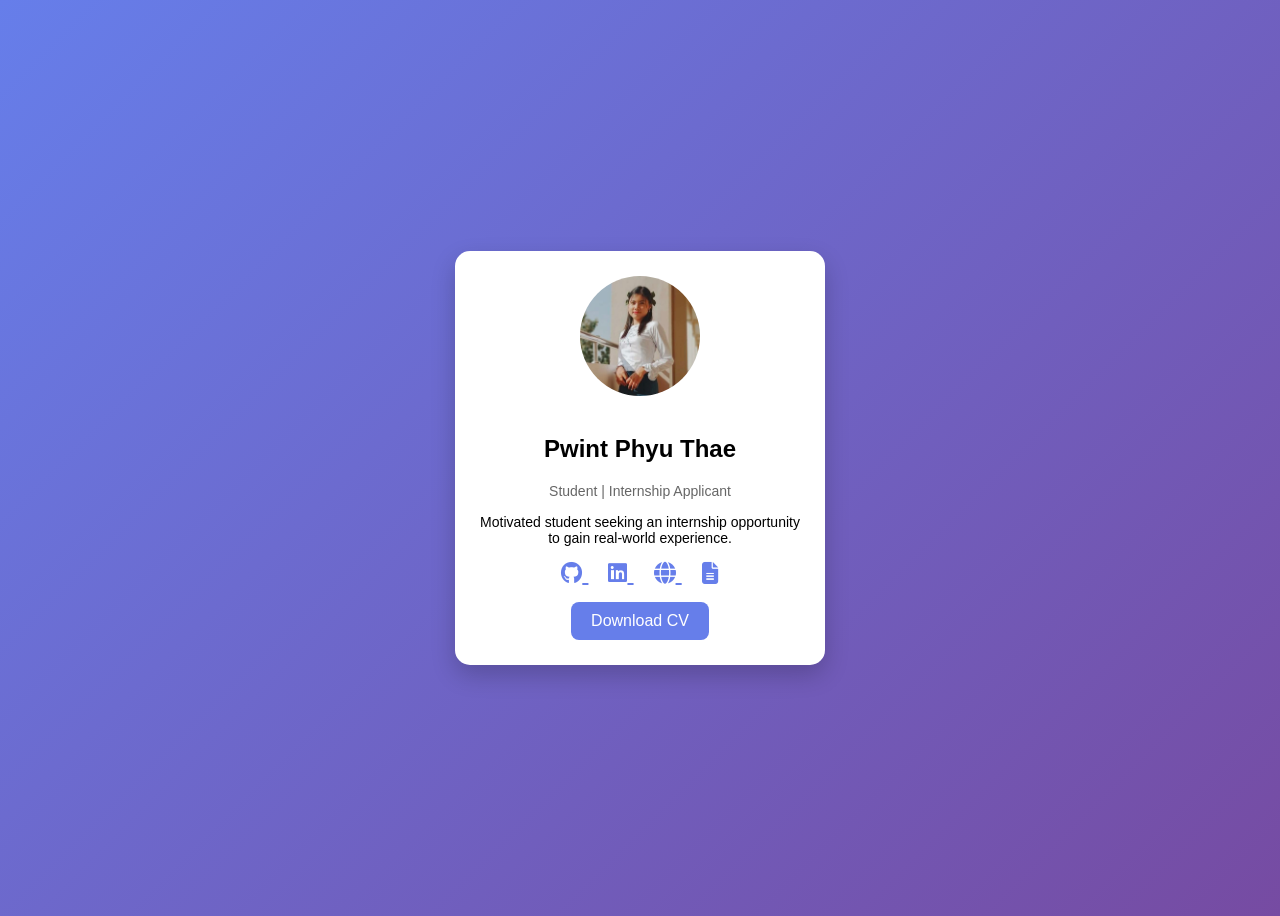
==== index.html @ a780c313 "Add files via upload" ====
<!DOCTYPE html>
<html lang="en">
<head>
    <meta charset="UTF-8">
    <title>Profile Card</title>

    <!-- Font Awesome Icons -->
    <link rel="stylesheet"
      href="https://cdnjs.cloudflare.com/ajax/libs/font-awesome/6.5.0/css/all.min.css">

    <link rel="stylesheet" href="style.css">
</head>
<body>

<div class="card"> 
    <img src="profile.jpg" alt="Profile" class="profile-img">

    <h2>Pwint Phyu Thae</h2>
    <p class="role">Student | Internship Applicant</p>

    <p class="bio">
        Motivated student seeking an internship opportunity to gain real-world experience.
    </p>

    <!-- Social / Portfolio Icons -->
    <div class="icons">
        <a href="https://github.com/pwintphyuthae1611-lang/myportfolio" target="_blank" title="GitHub">
            <i class="fab fa-github"></i>
        </a>

        <a href="https://linkedin.com/in/yourusername" target="_blank" title="LinkedIn">
            <i class="fab fa-linkedin"></i>
        </a>

       <!-- Portfolio -->
       <a href="index.html" target="_blank" title="Portfolio">
       <i class="fas fa-globe"></i>
       </a>




        <a href="cv.html" title="Resume">
            <i class="fas fa-file-alt"></i>
        </a>
    </div>

    <!-- Download CV Button -->
    <a href="cv.html" class="btn">Download CV</a>
</div>

</body>
</html>
---- style.css ----
body {
    font-family: Arial, sans-serif;
    background: linear-gradient(135deg, #667eea, #764ba2);
    height: 100vh;
    display: flex;
    justify-content: center;
    align-items: center;
}

.card {
    background: white;
    width: 320px;
    padding: 25px;
    border-radius: 15px;
    text-align: center;
    box-shadow: 0 10px 25px rgba(0,0,0,0.2);
}

.profile-img {
    width: 120px;
    height: 120px;
    border-radius: 50%;
    object-fit: cover;
    margin-bottom: 15px;
}

.role {
    color: #666;
    font-size: 14px;
}

.bio {
    font-size: 14px;
    margin: 15px 0;
}

.btn {
    display: inline-block;
    padding: 10px 20px;
    background: #667eea;
    color: white;
    text-decoration: none;
    border-radius: 8px;
}

.btn:hover {
    background: #5a67d8;
}
.icons {
    margin: 15px 0;
}

.icons a {
    color: #667eea;
    font-size: 22px;
    margin: 0 10px;
    transition: color 0.3s, transform 0.3s;
}

.icons a:hover {
    color: #764ba2;
    transform: scale(1.2);
}
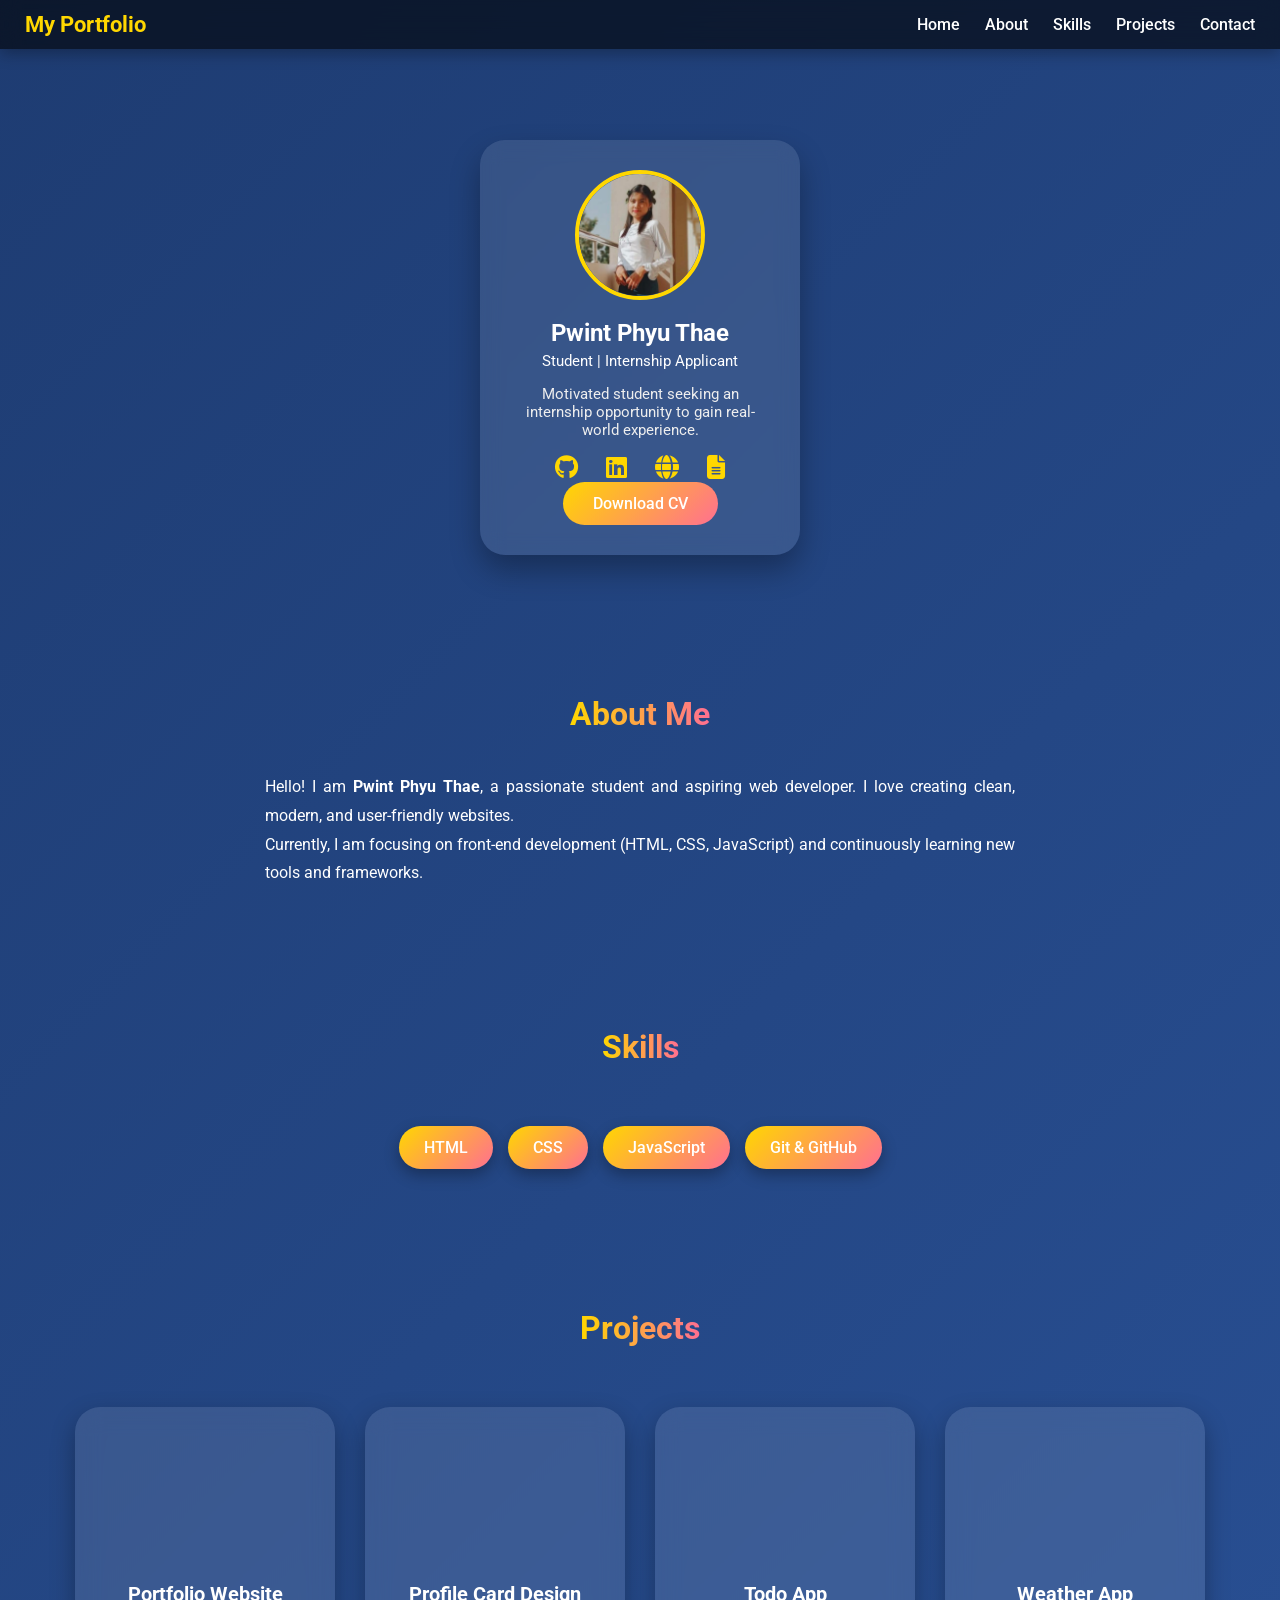
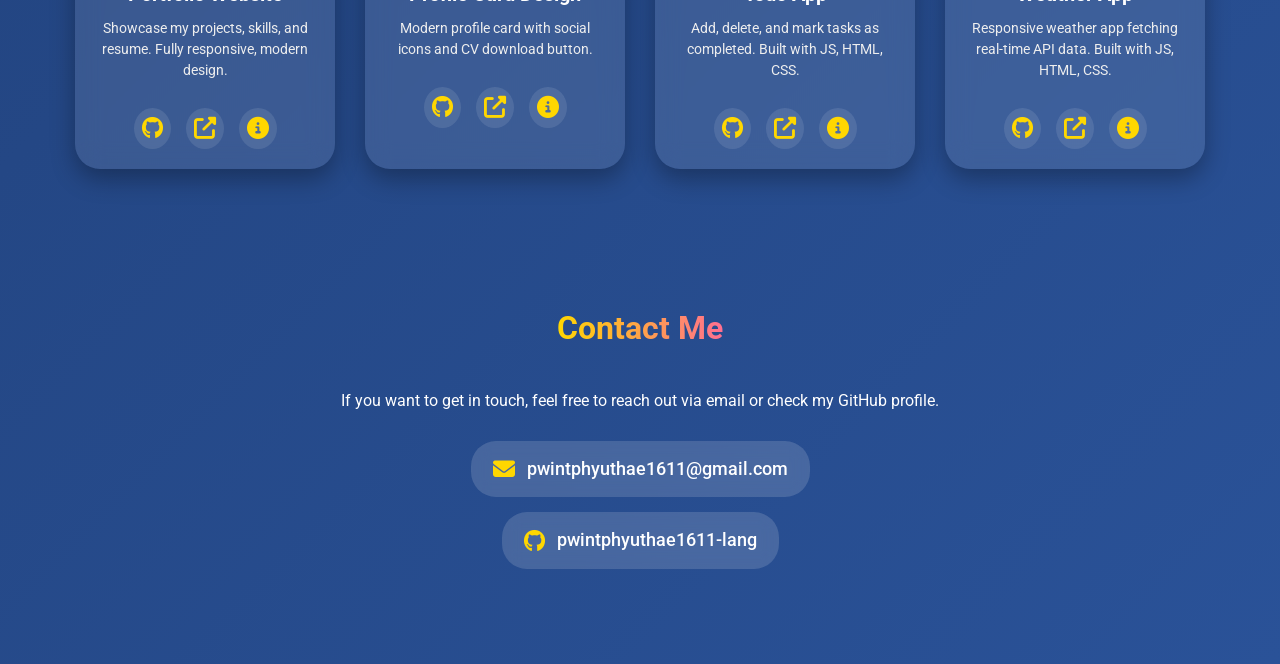
==== commit 0ca6b1a6: "Update index.html" ====
--- a/index.html
+++ b/index.html
@@ -2,53 +2,443 @@
 <html lang="en">
 <head>
     <meta charset="UTF-8">
-    <title>Profile Card</title>
-
-    <!-- Font Awesome Icons -->
+    <title>Pwint Phyu Thae | Portfolio</title>
+
+    <!-- Font Awesome -->
     <link rel="stylesheet"
-      href="https://cdnjs.cloudflare.com/ajax/libs/font-awesome/6.5.0/css/all.min.css">
-
-    <link rel="stylesheet" href="style.css">
+          href="https://cdnjs.cloudflare.com/ajax/libs/font-awesome/6.5.0/css/all.min.css">
+
+    <!-- Google Fonts -->
+    <link href="https://fonts.googleapis.com/css2?family=Roboto:wght@400;500;700&display=swap" rel="stylesheet">
+
+    <!-- Custom CSS -->
+    <style>
+        /* Reset */
+        * {
+            margin: 0;
+            padding: 0;
+            box-sizing: border-box;
+            font-family: 'Roboto', sans-serif;
+        }
+
+        /* Body + Background */
+        body {
+            background: linear-gradient(135deg, #1e3c72, #2a5298);
+            color: #fff;
+            padding-top: 70px;
+            scroll-behavior: smooth;
+        }
+
+        /* Navbar */
+        .navbar {
+            width: 100%;
+            position: fixed;
+            top: 0;
+            left: 0;
+            background: rgba(0,0,0,0.6);
+            backdrop-filter: blur(10px);
+            display: flex;
+            justify-content: space-between;
+            align-items: center;
+            padding: 12px 25px;
+            box-shadow: 0 4px 15px rgba(0,0,0,0.3);
+            z-index: 100;
+        }
+
+        .navbar .logo {
+            font-weight: bold;
+            color: #ffd700;
+            font-size: 22px;
+        }
+
+        .navbar .nav-list {
+            list-style: none;
+            display: flex;
+        }
+
+        .navbar .nav-list li {
+            margin-left: 25px;
+        }
+
+        .navbar .nav-list li a {
+            text-decoration: none;
+            color: #fff;
+            font-weight: 500;
+            position: relative;
+        }
+
+        .navbar .nav-list li a::after {
+            content: '';
+            position: absolute;
+            width: 0;
+            height: 2px;
+            background: #ffd700;
+            bottom: -5px;
+            left: 0;
+            transition: width 0.3s;
+        }
+
+        .navbar .nav-list li a:hover::after {
+            width: 100%;
+        }
+
+        .menu-toggle {
+            display: none;
+            font-size: 26px;
+            color: #fff;
+            cursor: pointer;
+        }
+
+        @media (max-width: 768px) {
+            .menu-toggle { display: block; }
+            .nav-list {
+                position: absolute;
+                top: 60px;
+                left: -100%;
+                width: 100%;
+                height: calc(100vh - 60px);
+                background: rgba(0,0,0,0.85);
+                flex-direction: column;
+                align-items: center;
+                justify-content: center;
+                transition: left 0.3s ease;
+            }
+            .nav-list.active { left: 0; }
+            .nav-list li { margin: 20px 0; }
+        }
+
+        /* Sections */
+        .section { padding: 70px 20px; text-align: center; }
+        .section-title {
+            font-size: 32px;
+            margin-bottom: 40px;
+            background: linear-gradient(90deg, #ffd700, #ff6f91);
+            -webkit-background-clip: text;
+            -webkit-text-fill-color: transparent;
+            display: inline-block;
+            font-weight: 700;
+        }
+
+        /* Card */
+        .card {
+            background: rgba(255,255,255,0.1);
+            backdrop-filter: blur(10px);
+            width: 320px;
+            margin: auto;
+            padding: 30px;
+            border-radius: 25px;
+            text-align: center;
+            box-shadow: 0 15px 30px rgba(0,0,0,0.3);
+            transition: transform 0.3s, box-shadow 0.3s;
+        }
+
+        .card:hover {
+            transform: translateY(-8px);
+            box-shadow: 0 25px 40px rgba(0,0,0,0.5);
+        }
+
+        .profile-img {
+            width: 130px;
+            height: 130px;
+            border-radius: 50%;
+            object-fit: cover;
+            margin-bottom: 15px;
+            border: 4px solid #ffd700;
+            transition: transform 0.3s;
+        }
+        .profile-img:hover { transform: scale(1.05); }
+
+        .role { font-size: 15px; margin: 5px 0; color: #fff; }
+        .bio { font-size: 15px; margin: 15px 0; color: #eee; }
+
+        /* Buttons */
+        .btn {
+            display: inline-block;
+            padding: 12px 30px;
+            background: linear-gradient(135deg, #ffd700, #ff6f91);
+            color: #fff;
+            text-decoration: none;
+            border-radius: 25px;
+            font-weight: 500;
+            transition: transform 0.3s, box-shadow 0.3s;
+        }
+        .btn:hover {
+            transform: translateY(-4px);
+            box-shadow: 0 12px 30px rgba(0,0,0,0.3);
+        }
+
+        /* Icons */
+        .icons a {
+            color: #ffd700;
+            font-size: 24px;
+            margin: 0 12px;
+            transition: color 0.3s, transform 0.3s;
+        }
+        .icons a:hover { color: #ff6f91; transform: scale(1.3); }
+
+        /* About */
+        .about-container {
+            max-width: 750px;
+            margin: auto;
+            text-align: justify;
+            font-size: 16px;
+            line-height: 1.8;
+        }
+
+        /* Skills */
+        .skills-container {
+            display: flex;
+            flex-wrap: wrap;
+            justify-content: center;
+            gap: 15px;
+            margin-top: 20px;
+        }
+        .skill {
+            background: linear-gradient(135deg, #ffd700, #ff6f91);
+            padding: 12px 25px;
+            border-radius: 25px;
+            font-weight: 500;
+            box-shadow: 0 6px 15px rgba(0,0,0,0.3);
+            cursor: default;
+            transition: transform 0.3s;
+        }
+        .skill:hover { transform: translateY(-5px); }
+
+        /* Projects */
+        .projects-container {
+            display: flex;
+            flex-wrap: wrap;
+            justify-content: center;
+            gap: 30px;
+            margin-top: 20px;
+        }
+
+        .project-card {
+            background: rgba(255,255,255,0.1);
+            backdrop-filter: blur(12px);
+            border-radius: 25px;
+            width: 260px;
+            padding: 20px;
+            text-align: center;
+            box-shadow: 0 10px 25px rgba(0,0,0,0.3);
+            transition: transform 0.4s, box-shadow 0.4s, background 0.4s;
+            display: flex;
+            flex-direction: column;
+            align-items: center;
+            overflow: hidden;
+        }
+        .project-card:hover {
+            transform: translateY(-10px) scale(1.03);
+            box-shadow: 0 20px 40px rgba(0,0,0,0.5);
+            background: rgba(255,255,255,0.2);
+        }
+
+        .project-image {
+            width: 100%;
+            height: 140px;
+            border-radius: 20px;
+            background-size: cover;
+            background-position: center;
+            margin-bottom: 15px;
+            transition: transform 0.4s;
+        }
+        .project-card:hover .project-image { transform: scale(1.1); }
+
+        .project-card h3 { font-size: 20px; margin-bottom: 12px; color: #fff; }
+        .project-card p { font-size: 14px; line-height: 1.5; color: #eee; margin-bottom: 15px; }
+
+        /* Project icons */
+        .project-icons {
+            display: flex;
+            justify-content: center;
+            gap: 15px;
+            margin-top: 12px;
+        }
+        .project-icons a {
+            color: #ffd700;
+            font-size: 22px;
+            padding: 8px;
+            border-radius: 50%;
+            background: rgba(255,255,255,0.1);
+            transition: all 0.3s;
+        }
+        .project-icons a:hover {
+            color: #ff6f91;
+            background: rgba(255,255,255,0.2);
+            transform: scale(1.3);
+        }
+
+        /* Contact */
+        .contact-container {
+            max-width: 700px;
+            margin: auto;
+            text-align: center;
+            font-size: 16px;
+            line-height: 1.8;
+        }
+        .contact-info {
+            margin: 25px 0;
+            display: flex;
+            flex-direction: column;
+            gap: 15px;
+            align-items: center;
+        }
+        .contact-item {
+            display: flex;
+            align-items: center;
+            gap: 12px;
+            font-size: 18px;
+            background: rgba(255,255,255,0.15);
+            backdrop-filter: blur(8px);
+            padding: 12px 22px;
+            border-radius: 25px;
+            width: fit-content;
+            transition: transform 0.3s, background 0.3s;
+        }
+        .contact-item i { font-size: 22px; color: #ffd700; }
+        .contact-item a { color: #fff; text-decoration: none; font-weight: 500; }
+        .contact-item:hover { transform: translateY(-3px); background: rgba(255,255,255,0.25); }
+
+        /* Responsive */
+        @media(max-width:768px){
+            .projects-container{ flex-direction: column; gap: 20px; }
+        }
+
+    </style>
 </head>
 <body>
 
-<div class="card"> 
-    <img src="profile.jpg" alt="Profile" class="profile-img">
-
-    <h2>Pwint Phyu Thae</h2>
-    <p class="role">Student | Internship Applicant</p>
-
-    <p class="bio">
-        Motivated student seeking an internship opportunity to gain real-world experience.
-    </p>
-
-    <!-- Social / Portfolio Icons -->
-    <div class="icons">
-        <a href="https://github.com/pwintphyuthae1611-lang/myportfolio" target="_blank" title="GitHub">
-            <i class="fab fa-github"></i>
-        </a>
-
-        <a href="https://linkedin.com/in/yourusername" target="_blank" title="LinkedIn">
-            <i class="fab fa-linkedin"></i>
-        </a>
-
-       <!-- Portfolio -->
-       <a href="index.html" target="_blank" title="Portfolio">
-       <i class="fas fa-globe"></i>
-       </a>
-
-
-
-
-        <a href="cv.html" title="Resume">
-            <i class="fas fa-file-alt"></i>
-        </a>
-    </div>
-
-    <!-- Download CV Button -->
-    <a href="cv.html" class="btn">Download CV</a>
-</div>
+<!-- Navbar -->
+<nav class="navbar">
+    <div class="logo">My Portfolio</div>
+    <div class="menu-toggle" id="mobile-menu">
+        <i class="fas fa-bars"></i>
+    </div>
+    <ul class="nav-list">
+        <li><a href="#home">Home</a></li>
+        <li><a href="#about">About</a></li>
+        <li><a href="#skills">Skills</a></li>
+        <li><a href="#projects">Projects</a></li>
+        <li><a href="#contact">Contact</a></li>
+    </ul>
+</nav>
+
+<!-- Home -->
+<section id="home" class="section">
+    <div class="card">
+        <img src="profile.jpg" alt="Profile" class="profile-img">
+        <h2>Pwint Phyu Thae</h2>
+        <p class="role">Student | Internship Applicant</p>
+        <p class="bio">Motivated student seeking an internship opportunity to gain real-world experience.</p>
+
+        <div class="icons">
+            <a href="https://github.com/pwintphyuthae1611-lang/myportfolio" target="_blank"><i class="fab fa-github"></i></a>
+            <a href="https://linkedin.com/in/yourusername" target="_blank"><i class="fab fa-linkedin"></i></a>
+            <a href="#projects"><i class="fas fa-globe"></i></a>
+            <a href="cv.html"><i class="fas fa-file-alt"></i></a>
+        </div>
+
+        <a href="cv.html" class="btn">Download CV</a>
+    </div>
+</section>
+
+<!-- About -->
+<section id="about" class="section">
+    <h2 class="section-title">About Me</h2>
+    <div class="about-container">
+        <p>Hello! I am <strong>Pwint Phyu Thae</strong>, a passionate student and aspiring web developer. I love creating clean, modern, and user-friendly websites.</p>
+        <p>Currently, I am focusing on front-end development (HTML, CSS, JavaScript) and continuously learning new tools and frameworks.</p>
+        <!-- <a href="cv.html" class="btn">Download My CV</a> -->
+    </div>
+</section>
+
+<!-- Skills -->
+<section id="skills" class="section">
+    <h2 class="section-title">Skills</h2>
+    <div class="skills-container">
+        <div class="skill">HTML</div>
+        <div class="skill">CSS</div>
+        <div class="skill">JavaScript</div>
+        <div class="skill">Git & GitHub</div>
+    </div>
+</section>
+
+<!-- Projects -->
+<section id="projects" class="section">
+    <h2 class="section-title">Projects</h2>
+    <div class="projects-container">
+
+        <div class="project-card">
+            <div class="project-image" style="background-image:url('project1.jpg');"></div>
+            <h3>Portfolio Website</h3>
+            <p>Showcase my projects, skills, and resume. Fully responsive, modern design.</p>
+            <div class="project-icons">
+                <a href="#" title="GitHub" target="_blank"><i class="fab fa-github"></i></a>
+                <a href="#" title="Live Demo" target="_blank"><i class="fas fa-external-link-alt"></i></a>
+                <a href="#" title="Details"><i class="fas fa-info-circle"></i></a>
+            </div>
+        </div>
+
+        <div class="project-card">
+            <div class="project-image" style="background-image:url('project2.jpg');"></div>
+            <h3>Profile Card Design</h3>
+            <p>Modern profile card with social icons and CV download button.</p>
+            <div class="project-icons">
+                <a href="#" title="GitHub" target="_blank"><i class="fab fa-github"></i></a>
+                <a href="#" title="Live Demo" target="_blank"><i class="fas fa-external-link-alt"></i></a>
+                <a href="#" title="Details"><i class="fas fa-info-circle"></i></a>
+            </div>
+        </div>
+
+        <div class="project-card">
+            <div class="project-image" style="background-image:url('project3.jpg');"></div>
+            <h3>Todo App</h3>
+            <p>Add, delete, and mark tasks as completed. Built with JS, HTML, CSS.</p>
+            <div class="project-icons">
+                <a href="#" title="GitHub" target="_blank"><i class="fab fa-github"></i></a>
+                <a href="#" title="Live Demo" target="_blank"><i class="fas fa-external-link-alt"></i></a>
+                <a href="#" title="Details"><i class="fas fa-info-circle"></i></a>
+            </div>
+        </div>
+
+        <div class="project-card">
+            <div class="project-image" style="background-image:url('project4.jpg');"></div>
+            <h3>Weather App</h3>
+            <p>Responsive weather app fetching real-time API data. Built with JS, HTML, CSS.</p>
+            <div class="project-icons">
+                <a href="#" title="GitHub" target="_blank"><i class="fab fa-github"></i></a>
+                <a href="#" title="Live Demo" target="_blank"><i class="fas fa-external-link-alt"></i></a>
+                <a href="#" title="Details"><i class="fas fa-info-circle"></i></a>
+            </div>
+        </div>
+
+    </div>
+</section>
+
+<!-- Contact -->
+<section id="contact" class="section">
+    <h2 class="section-title">Contact Me</h2>
+    <div class="contact-container">
+        <p>If you want to get in touch, feel free to reach out via email or check my GitHub profile.</p>
+        <div class="contact-info">
+            <div class="contact-item">
+                <i class="fas fa-envelope"></i>
+                <a href="mailto:pwintphyuthae1611@gmail.com">pwintphyuthae1611@gmail.com</a>
+            </div>
+            <div class="contact-item">
+                <i class="fab fa-github"></i>
+                <a href="https://github.com/pwintphyuthae1611-lang" target="_blank">pwintphyuthae1611-lang</a>
+            </div>
+        </div>
+    </div>
+</section>
+
+<!-- Hamburger Menu JS -->
+<script>
+const menuToggle = document.getElementById('mobile-menu');
+const navList = document.querySelector('.nav-list');
+menuToggle.addEventListener('click', () => { navList.classList.toggle('active'); });
+</script>
 
 </body>
 </html>
-
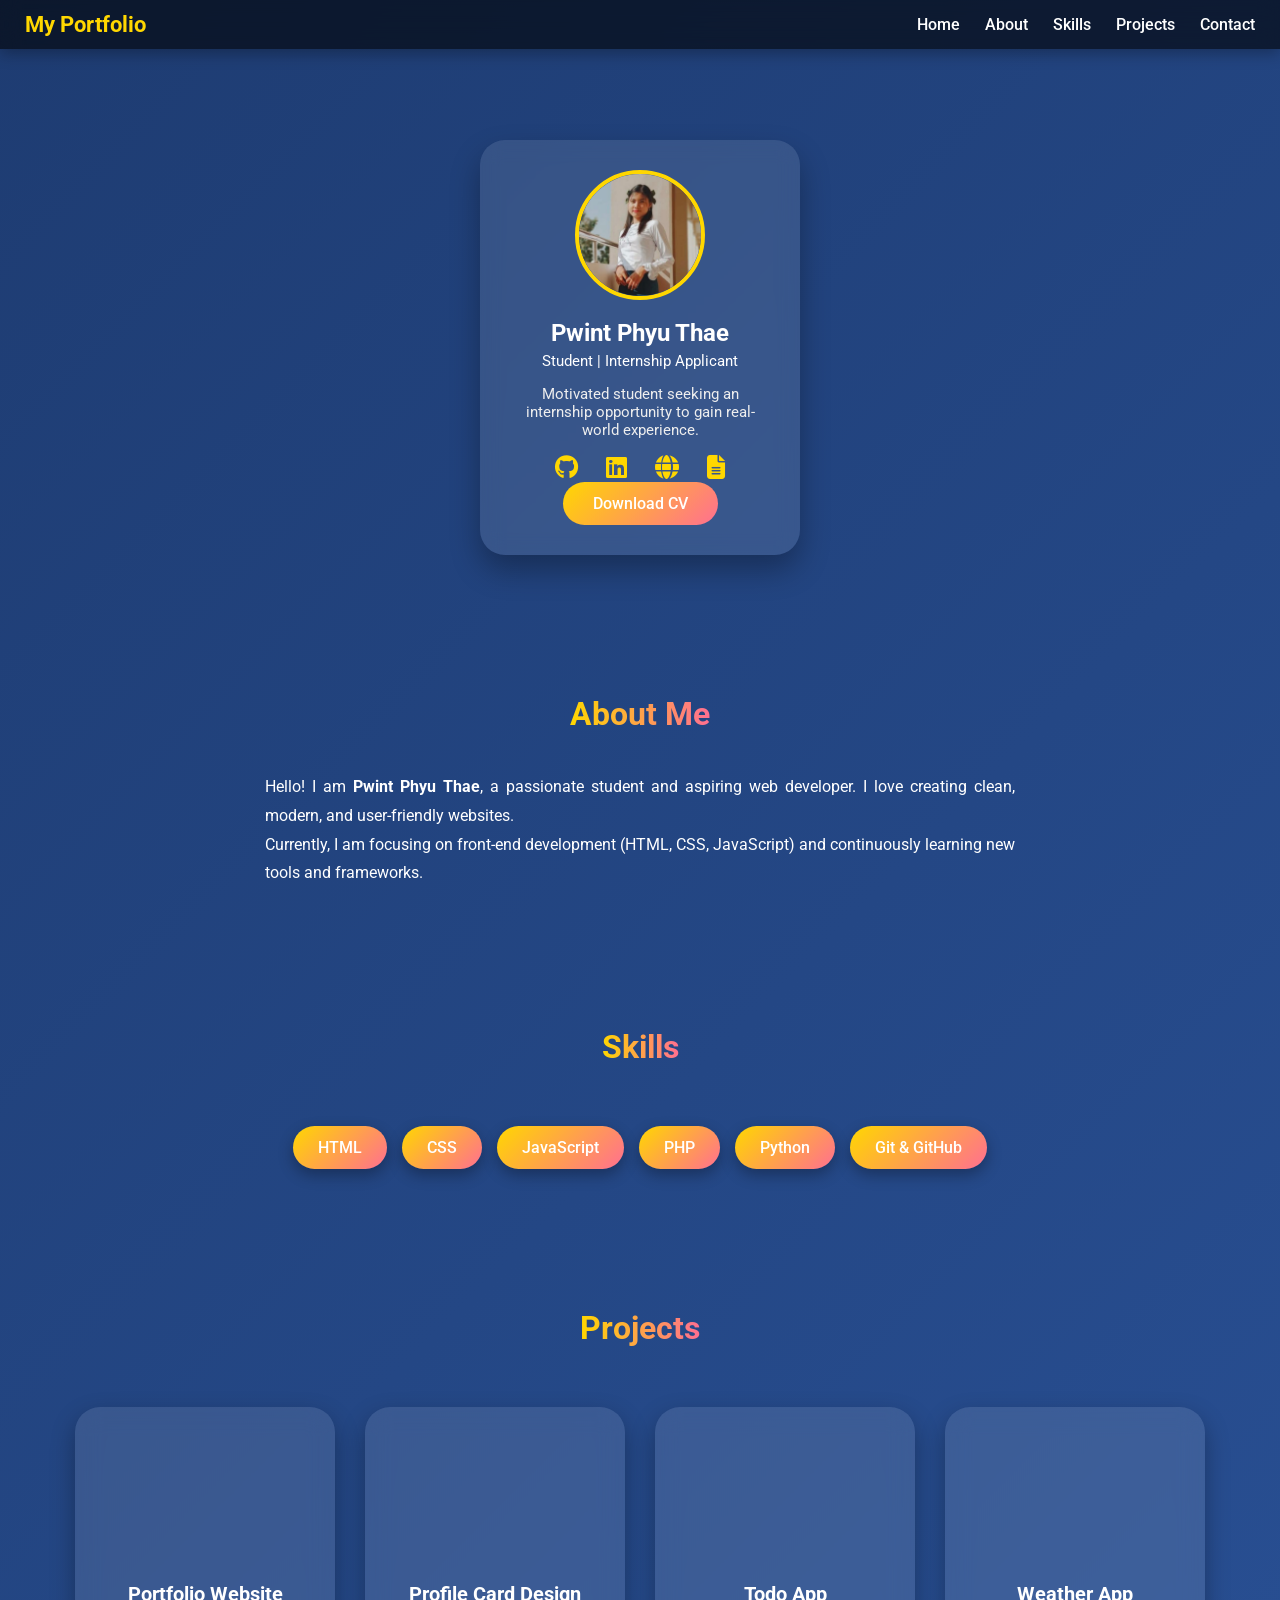
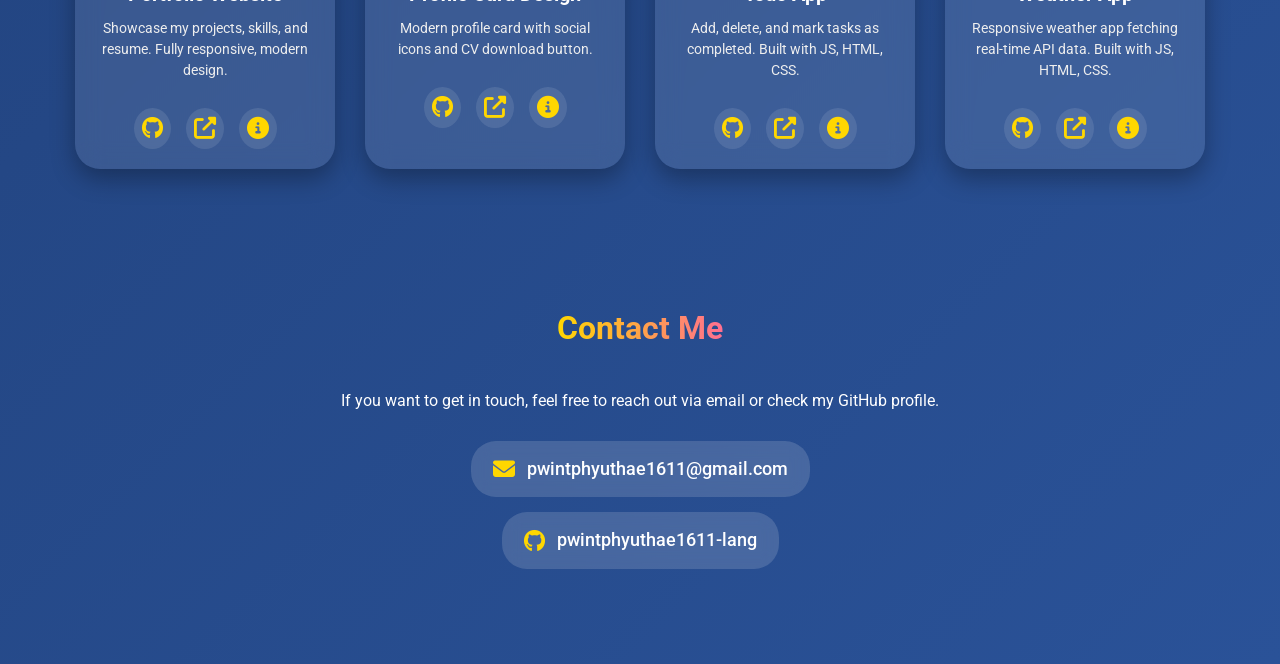
==== commit c3de1ae4: "Update index.html" ====
--- a/index.html
+++ b/index.html
@@ -359,6 +359,8 @@
         <div class="skill">HTML</div>
         <div class="skill">CSS</div>
         <div class="skill">JavaScript</div>
+        <div class="skill">PHP</div>
+        <div class="skill">Python</div>
         <div class="skill">Git & GitHub</div>
     </div>
 </section>
@@ -442,3 +444,4 @@
 
 </body>
 </html>
+
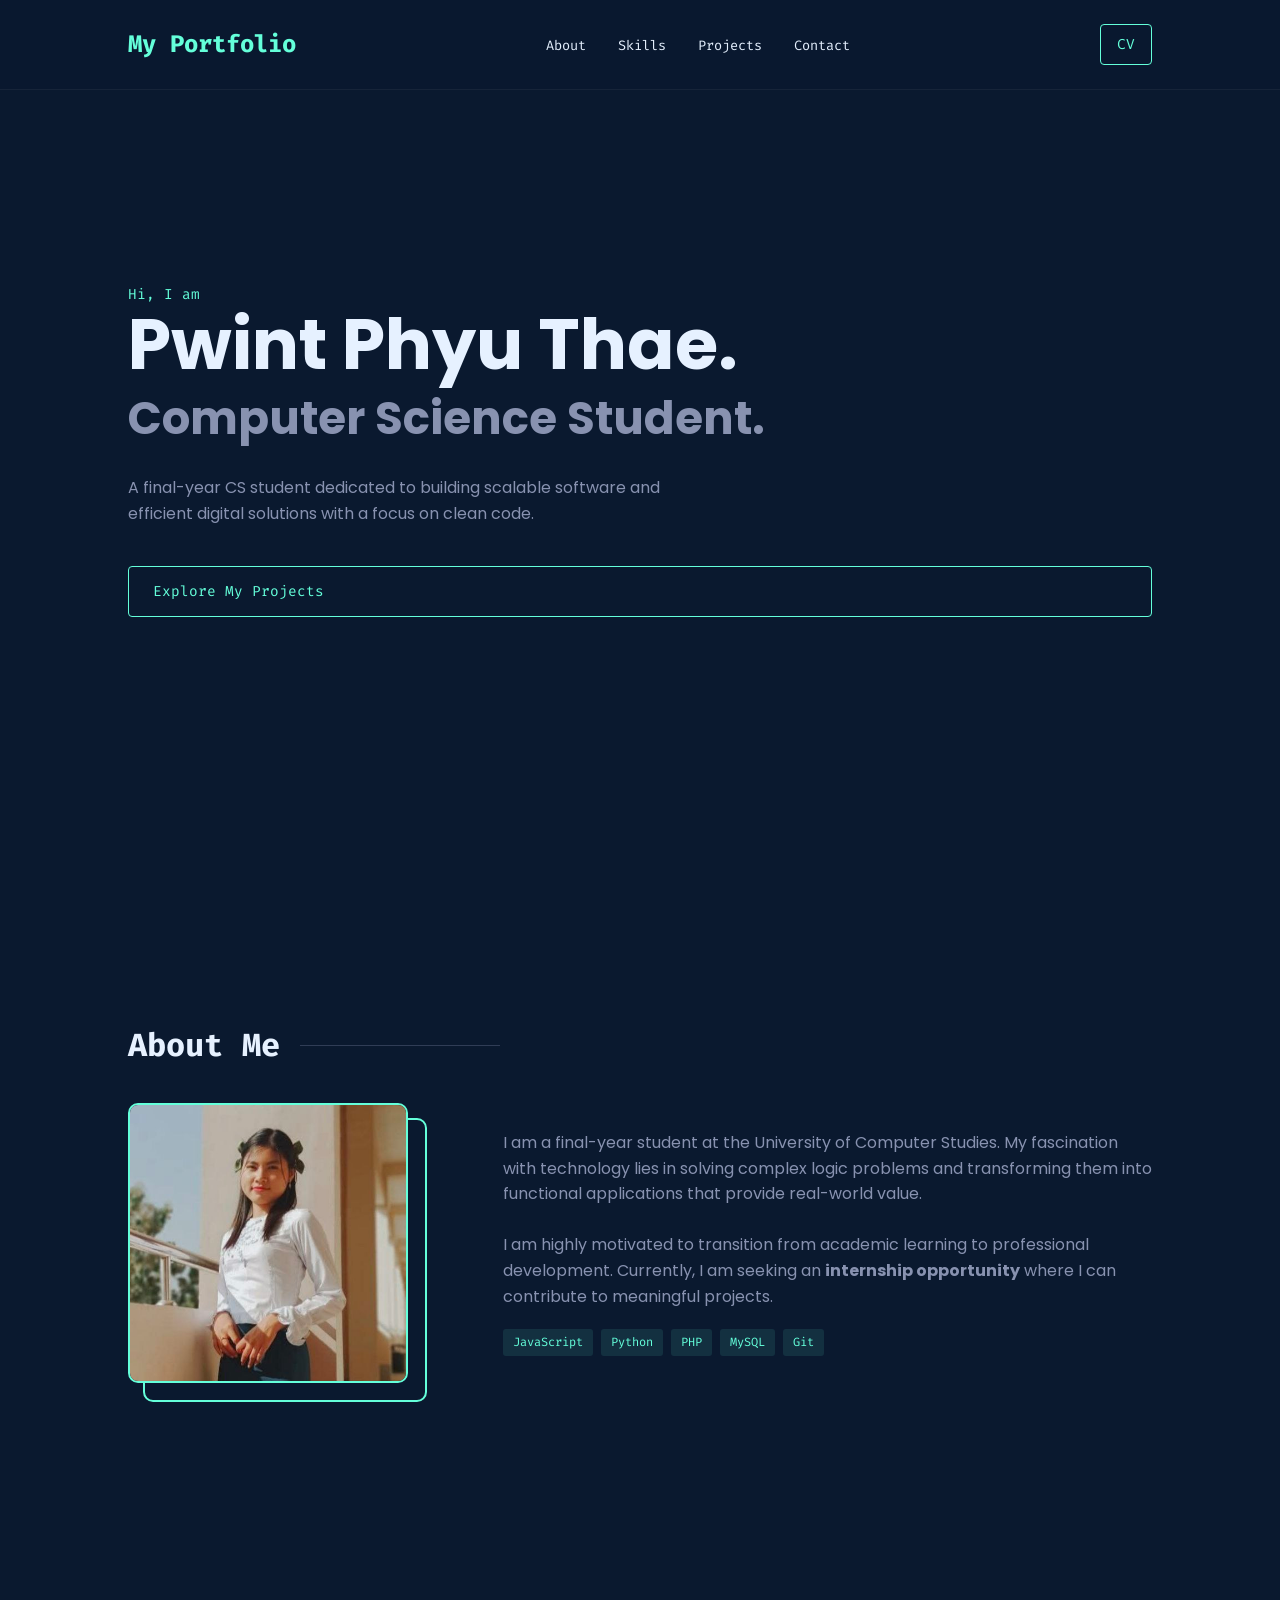
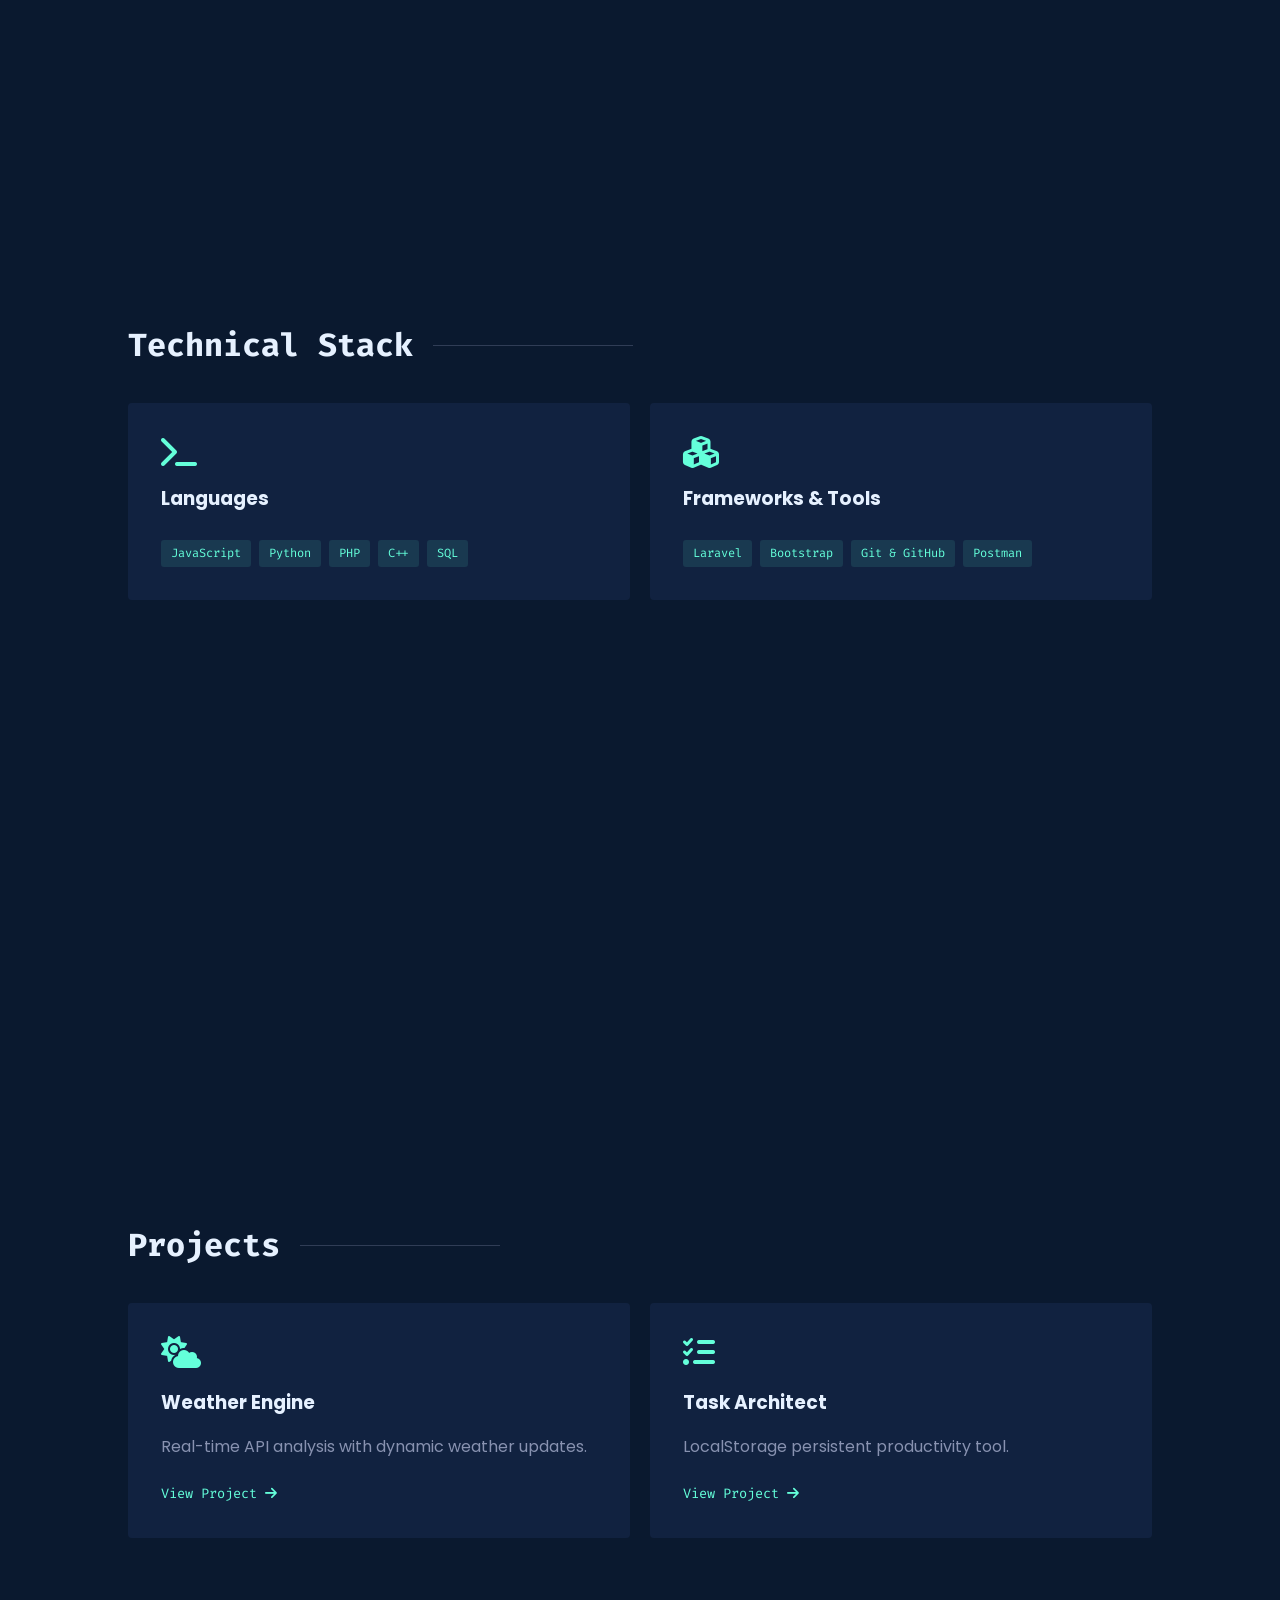
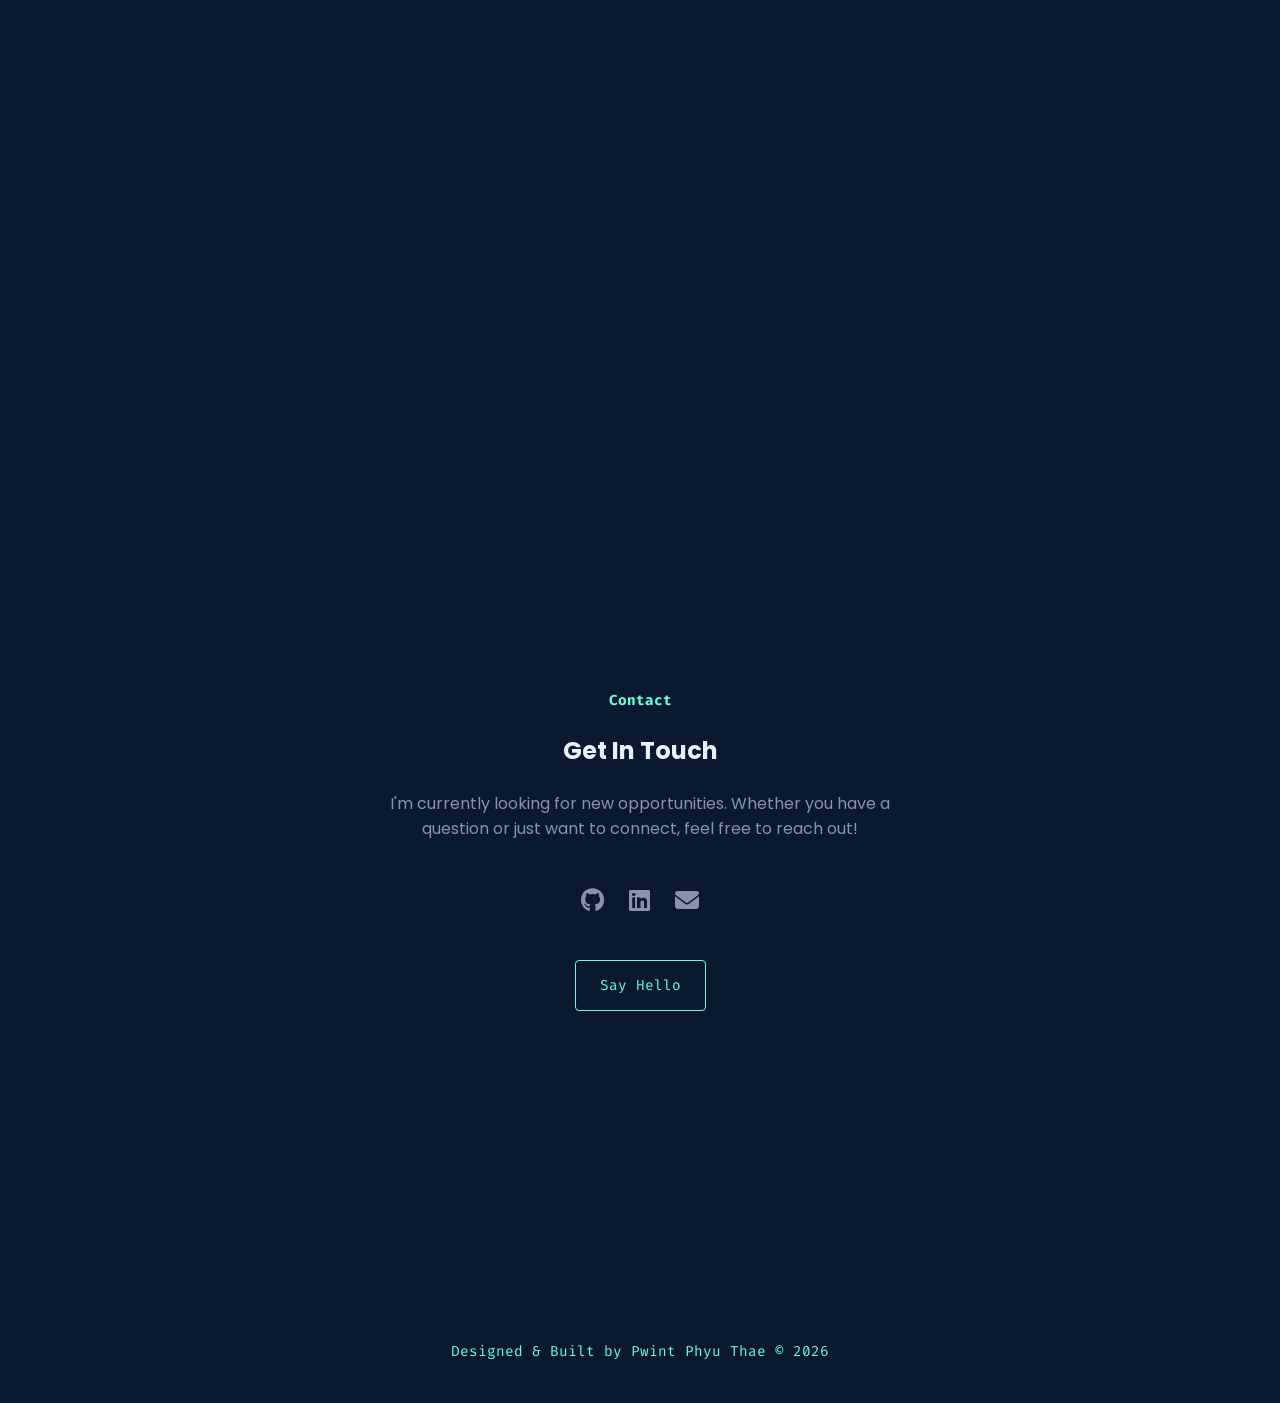
==== commit ff1a7646: "Update index.html" ====
--- a/index.html
+++ b/index.html
@@ -2,446 +2,241 @@
 <html lang="en">
 <head>
     <meta charset="UTF-8">
-    <title>Pwint Phyu Thae | Portfolio</title>
-
-    <!-- Font Awesome -->
-    <link rel="stylesheet"
-          href="https://cdnjs.cloudflare.com/ajax/libs/font-awesome/6.5.0/css/all.min.css">
-
-    <!-- Google Fonts -->
-    <link href="https://fonts.googleapis.com/css2?family=Roboto:wght@400;500;700&display=swap" rel="stylesheet">
-
-    <!-- Custom CSS -->
+    <meta name="viewport" content="width=device-width, initial-scale=1.0">
+    <title>Pwint Phyu Thae | CS Portfolio</title>
+
+    <link rel="stylesheet" href="https://cdnjs.cloudflare.com/ajax/libs/font-awesome/6.5.0/css/all.min.css">
+    <link href="https://fonts.googleapis.com/css2?family=Fira+Code:wght@400;500&family=Poppins:wght@300;400;600;700&display=swap" rel="stylesheet">
+
     <style>
-        /* Reset */
+        :root {
+            --primary: #64ffda;
+            --bg-dark: #0a192f;
+            --bg-light: #112240;
+            --slate: #8892b0;
+            --white: #e6f1ff;
+            --glass: rgba(100, 255, 218, 0.1);
+        }
+
         * {
-            margin: 0;
-            padding: 0;
-            box-sizing: border-box;
-            font-family: 'Roboto', sans-serif;
-        }
-
-        /* Body + Background */
+            margin: 0; padding: 0; box-sizing: border-box;
+            font-family: 'Poppins', sans-serif;
+        }
+
         body {
-            background: linear-gradient(135deg, #1e3c72, #2a5298);
-            color: #fff;
-            padding-top: 70px;
+            background-color: var(--bg-dark);
+            color: var(--slate);
+            line-height: 1.6;
             scroll-behavior: smooth;
         }
 
-        /* Navbar */
-        .navbar {
-            width: 100%;
-            position: fixed;
-            top: 0;
-            left: 0;
-            background: rgba(0,0,0,0.6);
+        .mono { font-family: 'Fira Code', monospace; color: var(--primary); font-size: 0.9rem; }
+
+        /* Navigation */
+        nav {
+            position: fixed; top: 0; width: 100%;
+            padding: 1.5rem 10%;
+            display: flex; justify-content: space-between; align-items: center;
+            background: rgba(10, 25, 47, 0.85);
             backdrop-filter: blur(10px);
+            z-index: 1000;
+            border-bottom: 1px solid rgba(255,255,255,0.05);
+        }
+
+        .logo { font-weight: 700; color: var(--primary); text-decoration: none; font-size: 1.5rem; }
+
+        .nav-links { display: flex; list-style: none; gap: 2rem; }
+        .nav-links a { text-decoration: none; color: var(--white); transition: 0.3s; font-size: 0.85rem; }
+        .nav-links a:hover { color: var(--primary); }
+
+        /* Section Layout */
+        section { padding: 120px 10%; min-height: 100vh; }
+        .section-title {
+            display: flex; align-items: center;
+            color: var(--white); font-size: 2rem; margin-bottom: 2rem;
+        }
+        .section-title::after {
+            content: ""; display: block; width: 200px; height: 1px;
+            background: var(--slate); margin-left: 20px; opacity: 0.3;
+        }
+
+        /* Hero */
+        .hero { display: flex; flex-direction: column; justify-content: center; }
+        .hero h1 { font-size: clamp(40px, 8vw, 70px); color: var(--white); line-height: 1.1; }
+        .hero h2 { font-size: clamp(30px, 5vw, 45px); color: var(--slate); }
+
+        /* About Layout */
+        .about-wrapper {
+            display: grid; grid-template-columns: 1fr 2fr; gap: 50px; align-items: center;
+        }
+        .about-image { position: relative; width: 280px; height: 280px; }
+        .about-image img {
+            width: 100%; height: 100%; object-fit: cover; border-radius: 10px;
+            border: 2px solid var(--primary); position: relative; z-index: 2;
+        }
+        .about-image::before {
+            content: ""; position: absolute; top: 15px; left: 15px; width: 100%; height: 100%;
+            border: 2px solid var(--primary); border-radius: 10px; z-index: 1;
+        }
+
+        /* Skills Grid */
+        .grid { display: grid; grid-template-columns: repeat(auto-fit, minmax(280px, 1fr)); gap: 20px; }
+        .card {
+            background: var(--bg-light); padding: 2rem; border-radius: 4px;
+            transition: 0.3s; border: 1px solid transparent; display: flex; flex-direction: column;
+        }
+        .card:hover { transform: translateY(-8px); border-color: var(--primary); }
+        .card h3 { color: var(--white); margin: 1rem 0; }
+
+        /* Tags */
+        .tags { display: flex; flex-wrap: wrap; gap: 8px; margin-top: 10px; }
+        .tag {
+            background: rgba(100, 255, 218, 0.1); color: var(--primary);
+            padding: 4px 10px; border-radius: 3px; font-size: 0.75rem; font-family: 'Fira Code', monospace;
+        }
+
+        .view-link {
+            margin-top: auto; padding-top: 1.5rem; text-decoration: none;
+            display: flex; align-items: center; gap: 8px; font-size: 0.85rem;
+            color: var(--primary); transition: 0.3s;
+        }
+        .view-link:hover { transform: translateX(5px); }
+
+        .btn {
+            border: 1px solid var(--primary); color: var(--primary);
+            padding: 0.8rem 1.5rem; text-decoration: none; border-radius: 4px;
+            display: inline-block; transition: 0.3s; margin-top: 20px;
+        }
+        .btn:hover { background: var(--glass); }
+
+        /* Social Icons in Contact */
+        .social-links {
             display: flex;
-            justify-content: space-between;
-            align-items: center;
-            padding: 12px 25px;
-            box-shadow: 0 4px 15px rgba(0,0,0,0.3);
-            z-index: 100;
-        }
-
-        .navbar .logo {
-            font-weight: bold;
-            color: #ffd700;
-            font-size: 22px;
-        }
-
-        .navbar .nav-list {
-            list-style: none;
-            display: flex;
-        }
-
-        .navbar .nav-list li {
-            margin-left: 25px;
-        }
-
-        .navbar .nav-list li a {
+            gap: 25px;
+            margin-top: 40px;
+            font-size: 1.5rem;
+        }
+        .social-links a {
+            color: var(--slate);
+            transition: 0.3s ease;
             text-decoration: none;
-            color: #fff;
-            font-weight: 500;
-            position: relative;
-        }
-
-        .navbar .nav-list li a::after {
-            content: '';
-            position: absolute;
-            width: 0;
-            height: 2px;
-            background: #ffd700;
-            bottom: -5px;
-            left: 0;
-            transition: width 0.3s;
-        }
-
-        .navbar .nav-list li a:hover::after {
-            width: 100%;
-        }
-
-        .menu-toggle {
-            display: none;
-            font-size: 26px;
-            color: #fff;
-            cursor: pointer;
-        }
-
+        }
+        .social-links a:hover {
+            color: var(--primary);
+            transform: translateY(-5px);
+        }
+
+        @media (max-width: 992px) {
+            .about-wrapper { grid-template-columns: 1fr; justify-items: center; text-align: center; }
+        }
         @media (max-width: 768px) {
-            .menu-toggle { display: block; }
-            .nav-list {
-                position: absolute;
-                top: 60px;
-                left: -100%;
-                width: 100%;
-                height: calc(100vh - 60px);
-                background: rgba(0,0,0,0.85);
-                flex-direction: column;
-                align-items: center;
-                justify-content: center;
-                transition: left 0.3s ease;
-            }
-            .nav-list.active { left: 0; }
-            .nav-list li { margin: 20px 0; }
-        }
-
-        /* Sections */
-        .section { padding: 70px 20px; text-align: center; }
-        .section-title {
-            font-size: 32px;
-            margin-bottom: 40px;
-            background: linear-gradient(90deg, #ffd700, #ff6f91);
-            -webkit-background-clip: text;
-            -webkit-text-fill-color: transparent;
-            display: inline-block;
-            font-weight: 700;
-        }
-
-        /* Card */
-        .card {
-            background: rgba(255,255,255,0.1);
-            backdrop-filter: blur(10px);
-            width: 320px;
-            margin: auto;
-            padding: 30px;
-            border-radius: 25px;
-            text-align: center;
-            box-shadow: 0 15px 30px rgba(0,0,0,0.3);
-            transition: transform 0.3s, box-shadow 0.3s;
-        }
-
-        .card:hover {
-            transform: translateY(-8px);
-            box-shadow: 0 25px 40px rgba(0,0,0,0.5);
-        }
-
-        .profile-img {
-            width: 130px;
-            height: 130px;
-            border-radius: 50%;
-            object-fit: cover;
-            margin-bottom: 15px;
-            border: 4px solid #ffd700;
-            transition: transform 0.3s;
-        }
-        .profile-img:hover { transform: scale(1.05); }
-
-        .role { font-size: 15px; margin: 5px 0; color: #fff; }
-        .bio { font-size: 15px; margin: 15px 0; color: #eee; }
-
-        /* Buttons */
-        .btn {
-            display: inline-block;
-            padding: 12px 30px;
-            background: linear-gradient(135deg, #ffd700, #ff6f91);
-            color: #fff;
-            text-decoration: none;
-            border-radius: 25px;
-            font-weight: 500;
-            transition: transform 0.3s, box-shadow 0.3s;
-        }
-        .btn:hover {
-            transform: translateY(-4px);
-            box-shadow: 0 12px 30px rgba(0,0,0,0.3);
-        }
-
-        /* Icons */
-        .icons a {
-            color: #ffd700;
-            font-size: 24px;
-            margin: 0 12px;
-            transition: color 0.3s, transform 0.3s;
-        }
-        .icons a:hover { color: #ff6f91; transform: scale(1.3); }
-
-        /* About */
-        .about-container {
-            max-width: 750px;
-            margin: auto;
-            text-align: justify;
-            font-size: 16px;
-            line-height: 1.8;
-        }
-
-        /* Skills */
-        .skills-container {
-            display: flex;
-            flex-wrap: wrap;
-            justify-content: center;
-            gap: 15px;
-            margin-top: 20px;
-        }
-        .skill {
-            background: linear-gradient(135deg, #ffd700, #ff6f91);
-            padding: 12px 25px;
-            border-radius: 25px;
-            font-weight: 500;
-            box-shadow: 0 6px 15px rgba(0,0,0,0.3);
-            cursor: default;
-            transition: transform 0.3s;
-        }
-        .skill:hover { transform: translateY(-5px); }
-
-        /* Projects */
-        .projects-container {
-            display: flex;
-            flex-wrap: wrap;
-            justify-content: center;
-            gap: 30px;
-            margin-top: 20px;
-        }
-
-        .project-card {
-            background: rgba(255,255,255,0.1);
-            backdrop-filter: blur(12px);
-            border-radius: 25px;
-            width: 260px;
-            padding: 20px;
-            text-align: center;
-            box-shadow: 0 10px 25px rgba(0,0,0,0.3);
-            transition: transform 0.4s, box-shadow 0.4s, background 0.4s;
-            display: flex;
-            flex-direction: column;
-            align-items: center;
-            overflow: hidden;
-        }
-        .project-card:hover {
-            transform: translateY(-10px) scale(1.03);
-            box-shadow: 0 20px 40px rgba(0,0,0,0.5);
-            background: rgba(255,255,255,0.2);
-        }
-
-        .project-image {
-            width: 100%;
-            height: 140px;
-            border-radius: 20px;
-            background-size: cover;
-            background-position: center;
-            margin-bottom: 15px;
-            transition: transform 0.4s;
-        }
-        .project-card:hover .project-image { transform: scale(1.1); }
-
-        .project-card h3 { font-size: 20px; margin-bottom: 12px; color: #fff; }
-        .project-card p { font-size: 14px; line-height: 1.5; color: #eee; margin-bottom: 15px; }
-
-        /* Project icons */
-        .project-icons {
-            display: flex;
-            justify-content: center;
-            gap: 15px;
-            margin-top: 12px;
-        }
-        .project-icons a {
-            color: #ffd700;
-            font-size: 22px;
-            padding: 8px;
-            border-radius: 50%;
-            background: rgba(255,255,255,0.1);
-            transition: all 0.3s;
-        }
-        .project-icons a:hover {
-            color: #ff6f91;
-            background: rgba(255,255,255,0.2);
-            transform: scale(1.3);
-        }
-
-        /* Contact */
-        .contact-container {
-            max-width: 700px;
-            margin: auto;
-            text-align: center;
-            font-size: 16px;
-            line-height: 1.8;
-        }
-        .contact-info {
-            margin: 25px 0;
-            display: flex;
-            flex-direction: column;
-            gap: 15px;
-            align-items: center;
-        }
-        .contact-item {
-            display: flex;
-            align-items: center;
-            gap: 12px;
-            font-size: 18px;
-            background: rgba(255,255,255,0.15);
-            backdrop-filter: blur(8px);
-            padding: 12px 22px;
-            border-radius: 25px;
-            width: fit-content;
-            transition: transform 0.3s, background 0.3s;
-        }
-        .contact-item i { font-size: 22px; color: #ffd700; }
-        .contact-item a { color: #fff; text-decoration: none; font-weight: 500; }
-        .contact-item:hover { transform: translateY(-3px); background: rgba(255,255,255,0.25); }
-
-        /* Responsive */
-        @media(max-width:768px){
-            .projects-container{ flex-direction: column; gap: 20px; }
-        }
-
+            .nav-links { display: none; }
+            section { padding: 80px 5%; }
+        }
     </style>
 </head>
 <body>
 
-<!-- Navbar -->
-<nav class="navbar">
-    <div class="logo">My Portfolio</div>
-    <div class="menu-toggle" id="mobile-menu">
-        <i class="fas fa-bars"></i>
-    </div>
-    <ul class="nav-list">
-        <li><a href="#home">Home</a></li>
-        <li><a href="#about">About</a></li>
-        <li><a href="#skills">Skills</a></li>
-        <li><a href="#projects">Projects</a></li>
-        <li><a href="#contact">Contact</a></li>
-    </ul>
-</nav>
-
-<!-- Home -->
-<section id="home" class="section">
-    <div class="card">
-        <img src="profile.jpg" alt="Profile" class="profile-img">
-        <h2>Pwint Phyu Thae</h2>
-        <p class="role">Student | Internship Applicant</p>
-        <p class="bio">Motivated student seeking an internship opportunity to gain real-world experience.</p>
-
-        <div class="icons">
-            <a href="https://github.com/pwintphyuthae1611-lang/myportfolio" target="_blank"><i class="fab fa-github"></i></a>
-            <a href="https://linkedin.com/in/yourusername" target="_blank"><i class="fab fa-linkedin"></i></a>
-            <a href="#projects"><i class="fas fa-globe"></i></a>
-            <a href="cv.html"><i class="fas fa-file-alt"></i></a>
-        </div>
-
-        <a href="cv.html" class="btn">Download CV</a>
-    </div>
-</section>
-
-<!-- About -->
-<section id="about" class="section">
-    <h2 class="section-title">About Me</h2>
-    <div class="about-container">
-        <p>Hello! I am <strong>Pwint Phyu Thae</strong>, a passionate student and aspiring web developer. I love creating clean, modern, and user-friendly websites.</p>
-        <p>Currently, I am focusing on front-end development (HTML, CSS, JavaScript) and continuously learning new tools and frameworks.</p>
-        <!-- <a href="cv.html" class="btn">Download My CV</a> -->
-    </div>
-</section>
-
-<!-- Skills -->
-<section id="skills" class="section">
-    <h2 class="section-title">Skills</h2>
-    <div class="skills-container">
-        <div class="skill">HTML</div>
-        <div class="skill">CSS</div>
-        <div class="skill">JavaScript</div>
-        <div class="skill">PHP</div>
-        <div class="skill">Python</div>
-        <div class="skill">Git & GitHub</div>
-    </div>
-</section>
-
-<!-- Projects -->
-<section id="projects" class="section">
-    <h2 class="section-title">Projects</h2>
-    <div class="projects-container">
-
-        <div class="project-card">
-            <div class="project-image" style="background-image:url('project1.jpg');"></div>
-            <h3>Portfolio Website</h3>
-            <p>Showcase my projects, skills, and resume. Fully responsive, modern design.</p>
-            <div class="project-icons">
-                <a href="#" title="GitHub" target="_blank"><i class="fab fa-github"></i></a>
-                <a href="#" title="Live Demo" target="_blank"><i class="fas fa-external-link-alt"></i></a>
-                <a href="#" title="Details"><i class="fas fa-info-circle"></i></a>
-            </div>
-        </div>
-
-        <div class="project-card">
-            <div class="project-image" style="background-image:url('project2.jpg');"></div>
-            <h3>Profile Card Design</h3>
-            <p>Modern profile card with social icons and CV download button.</p>
-            <div class="project-icons">
-                <a href="#" title="GitHub" target="_blank"><i class="fab fa-github"></i></a>
-                <a href="#" title="Live Demo" target="_blank"><i class="fas fa-external-link-alt"></i></a>
-                <a href="#" title="Details"><i class="fas fa-info-circle"></i></a>
-            </div>
-        </div>
-
-        <div class="project-card">
-            <div class="project-image" style="background-image:url('project3.jpg');"></div>
-            <h3>Todo App</h3>
-            <p>Add, delete, and mark tasks as completed. Built with JS, HTML, CSS.</p>
-            <div class="project-icons">
-                <a href="#" title="GitHub" target="_blank"><i class="fab fa-github"></i></a>
-                <a href="#" title="Live Demo" target="_blank"><i class="fas fa-external-link-alt"></i></a>
-                <a href="#" title="Details"><i class="fas fa-info-circle"></i></a>
-            </div>
-        </div>
-
-        <div class="project-card">
-            <div class="project-image" style="background-image:url('project4.jpg');"></div>
-            <h3>Weather App</h3>
-            <p>Responsive weather app fetching real-time API data. Built with JS, HTML, CSS.</p>
-            <div class="project-icons">
-                <a href="#" title="GitHub" target="_blank"><i class="fab fa-github"></i></a>
-                <a href="#" title="Live Demo" target="_blank"><i class="fas fa-external-link-alt"></i></a>
-                <a href="#" title="Details"><i class="fas fa-info-circle"></i></a>
-            </div>
-        </div>
-
-    </div>
-</section>
-
-<!-- Contact -->
-<section id="contact" class="section">
-    <h2 class="section-title">Contact Me</h2>
-    <div class="contact-container">
-        <p>If you want to get in touch, feel free to reach out via email or check my GitHub profile.</p>
-        <div class="contact-info">
-            <div class="contact-item">
-                <i class="fas fa-envelope"></i>
-                <a href="mailto:pwintphyuthae1611@gmail.com">pwintphyuthae1611@gmail.com</a>
-            </div>
-            <div class="contact-item">
-                <i class="fab fa-github"></i>
-                <a href="https://github.com/pwintphyuthae1611-lang" target="_blank">pwintphyuthae1611-lang</a>
-            </div>
-        </div>
-    </div>
-</section>
-
-<!-- Hamburger Menu JS -->
-<script>
-const menuToggle = document.getElementById('mobile-menu');
-const navList = document.querySelector('.nav-list');
-menuToggle.addEventListener('click', () => { navList.classList.toggle('active'); });
-</script>
+    <nav>
+        <a href="#home" class="logo mono">My Portfolio</a>
+        <ul class="nav-links">
+            <li><a href="#about" class="mono">About</a></li>
+            <li><a href="#skills" class="mono">Skills</a></li>
+            <li><a href="#projects" class="mono">Projects</a></li>
+            <li><a href="#contact" class="mono">Contact</a></li>
+        </ul>
+        <a href="cv.html" class="btn mono" style="padding: 0.5rem 1rem; margin: 0;">CV</a>
+    </nav>
+
+    <main>
+        <section id="home" class="hero">
+            <span class="mono">Hi, I am</span>
+            <h1>Pwint Phyu Thae.</h1>
+            <h2>Computer Science Student.</h2>
+            <p style="max-width: 550px; margin: 20px 0;">A final-year CS student dedicated to building scalable software and efficient digital solutions with a focus on clean code.</p>
+            <a href="#projects" class="btn mono">Explore My Projects</a>
+        </section>
+
+        <section id="about">
+            <h2 class="section-title mono">About Me</h2>
+            <div class="about-wrapper">
+                <div class="about-image">
+                    <img src="profile.jpg" alt="Profile Picture">
+                </div>
+                <div class="about-text">
+                    <p>I am a final-year student at the University of Computer Studies. My fascination with technology lies in solving complex logic problems and transforming them into functional applications that provide real-world value.</p>
+                    <br>
+                    <p>I am highly motivated to transition from academic learning to professional development. Currently, I am seeking an <strong>internship opportunity</strong> where I can contribute to meaningful projects.</p>
+                    <div class="tags" style="margin-top: 20px;">
+                        <span class="tag">JavaScript</span> <span class="tag">Python</span>
+                        <span class="tag">PHP</span> <span class="tag">MySQL</span> <span class="tag">Git</span>
+                    </div>
+                </div>
+            </div>
+        </section>
+
+        <section id="skills">
+            <h2 class="section-title mono">Technical Stack</h2>
+            <div class="grid">
+                <div class="card">
+                    <i class="fas fa-terminal fa-2x" style="color:var(--primary)"></i>
+                    <h3>Languages</h3>
+                    <div class="tags">
+                        <span class="tag">JavaScript</span> <span class="tag">Python</span>
+                        <span class="tag">PHP</span> <span class="tag">C++</span> <span class="tag">SQL</span>
+                    </div>
+                </div>
+                <div class="card">
+                    <i class="fas fa-cubes fa-2x" style="color:var(--primary)"></i>
+                    <h3>Frameworks & Tools</h3>
+                    <div class="tags">
+                        <span class="tag">Laravel</span> <span class="tag">Bootstrap</span>
+                        <span class="tag">Git & GitHub</span> <span class="tag">Postman</span>
+                    </div>
+                </div>
+            </div>
+        </section>
+
+        <section id="projects">
+            <h2 class="section-title mono">Projects</h2>
+            <div class="grid">
+                <div class="card">
+                    <div>
+                        <i class="fas fa-cloud-sun fa-2x" style="color:var(--primary)"></i>
+                        <h3>Weather Engine</h3>
+                        <p>Real-time API analysis with dynamic weather updates.</p>
+                    </div>
+                    <a href="#" class="view-link mono">View Project <i class="fas fa-arrow-right"></i></a>
+                </div>
+                <div class="card">
+                    <div>
+                        <i class="fas fa-tasks fa-2x" style="color:var(--primary)"></i>
+                        <h3>Task Architect</h3>
+                        <p>LocalStorage persistent productivity tool.</p>
+                    </div>
+                    <a href="#" class="view-link mono">View Project <i class="fas fa-arrow-right"></i></a>
+                </div>
+            </div>
+        </section>
+
+        <section id="contact" style="text-align: center; display: flex; flex-direction: column; justify-content: center; align-items: center;">
+            <h2 class="mono">Contact</h2>
+            <h1 style="color: var(--white); margin: 20px 0;">Get In Touch</h1>
+            <p style="max-width: 500px;">I'm currently looking for new opportunities. Whether you have a question or just want to connect, feel free to reach out!</p>
+            
+            <div class="social-links">
+                <a href="https://github.com/pwintphyuthae1611-lang" target="_blank" title="GitHub"><i class="fab fa-github"></i></a>
+                <a href="https://www.linkedin.com/in/your-profile" target="_blank" title="LinkedIn"><i class="fab fa-linkedin"></i></a>
+                <a href="mailto:pwintphyuthae1611@gmail.com" title="Gmail"><i class="fas fa-envelope"></i></a>
+            </div>
+
+            <a href="mailto:pwintphyuthae1611@gmail.com" class="btn mono" style="margin-top: 40px;">Say Hello</a>
+        </section>
+    </main>
+
+    <footer style="text-align: center; padding: 40px; font-size: 0.8rem;">
+        <p class="mono">Designed & Built by Pwint Phyu Thae &copy; 2026</p>
+    </footer>
 
 </body>
 </html>
-
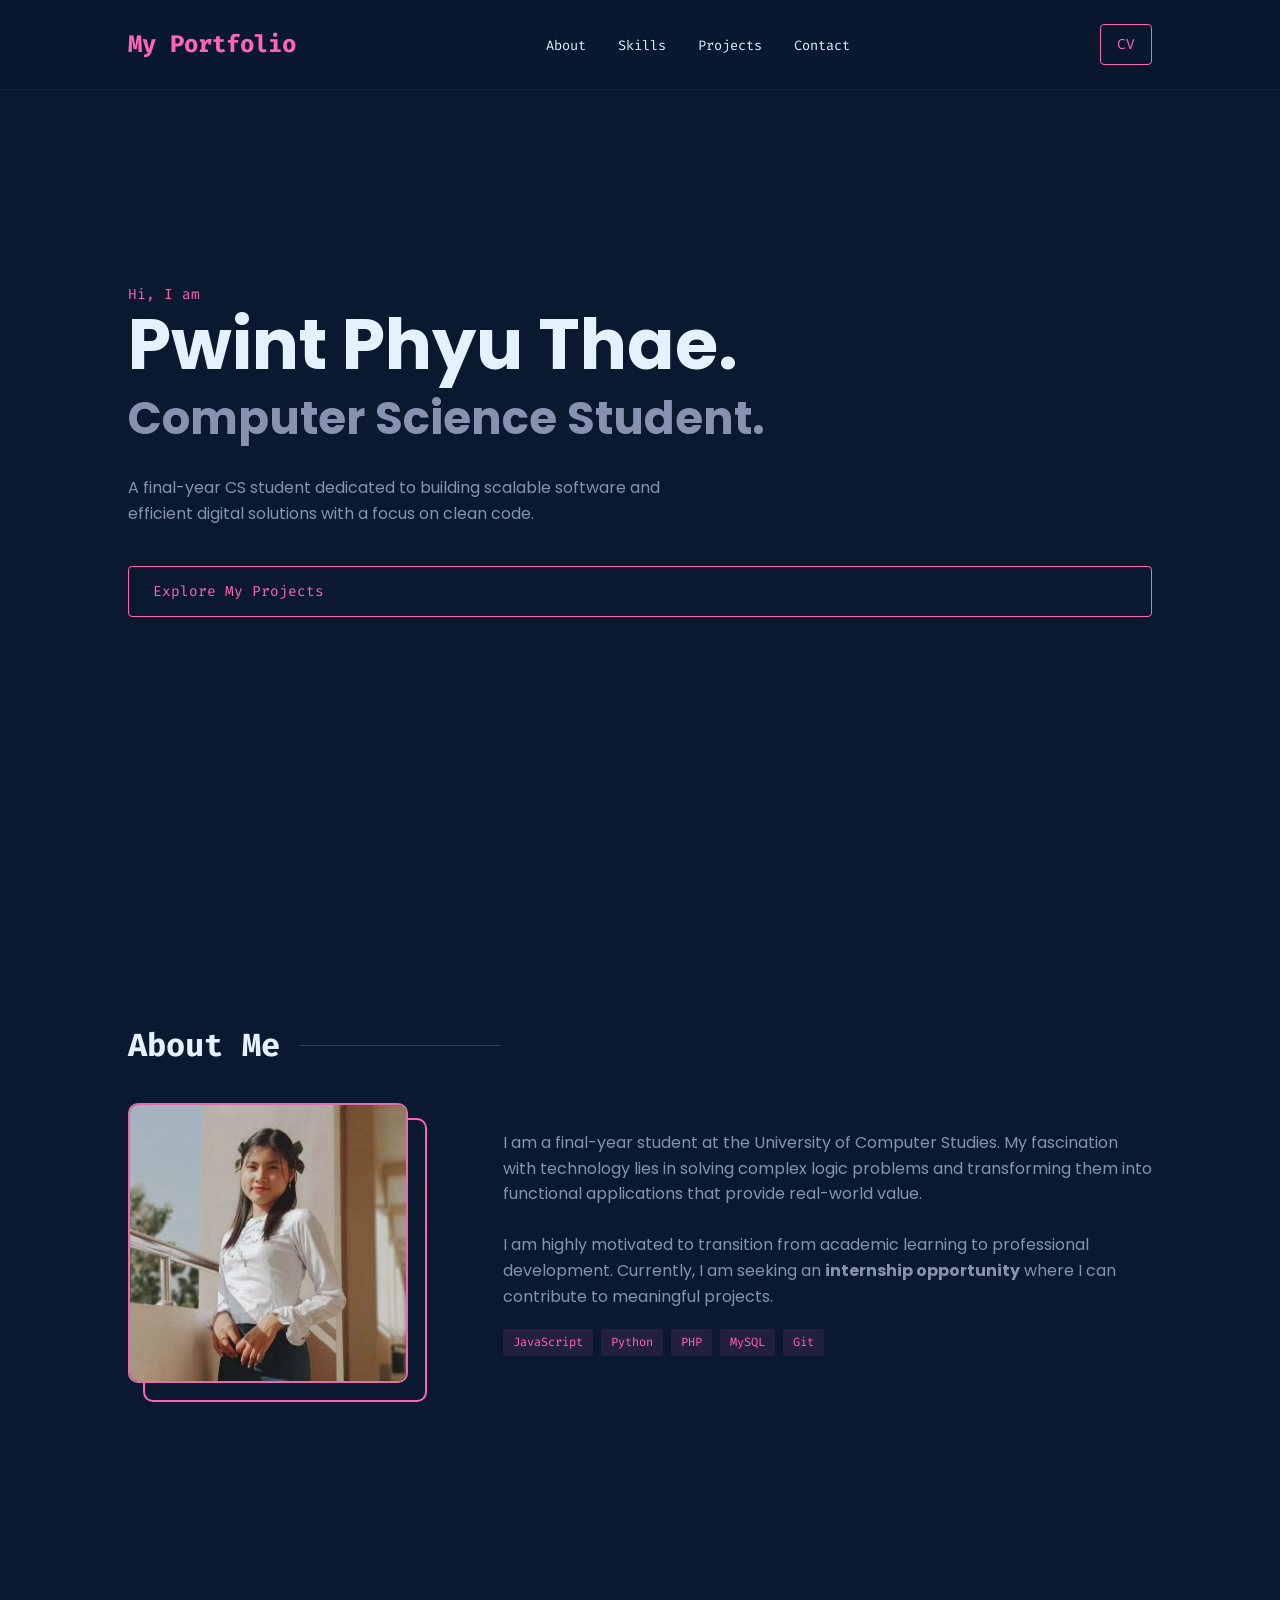
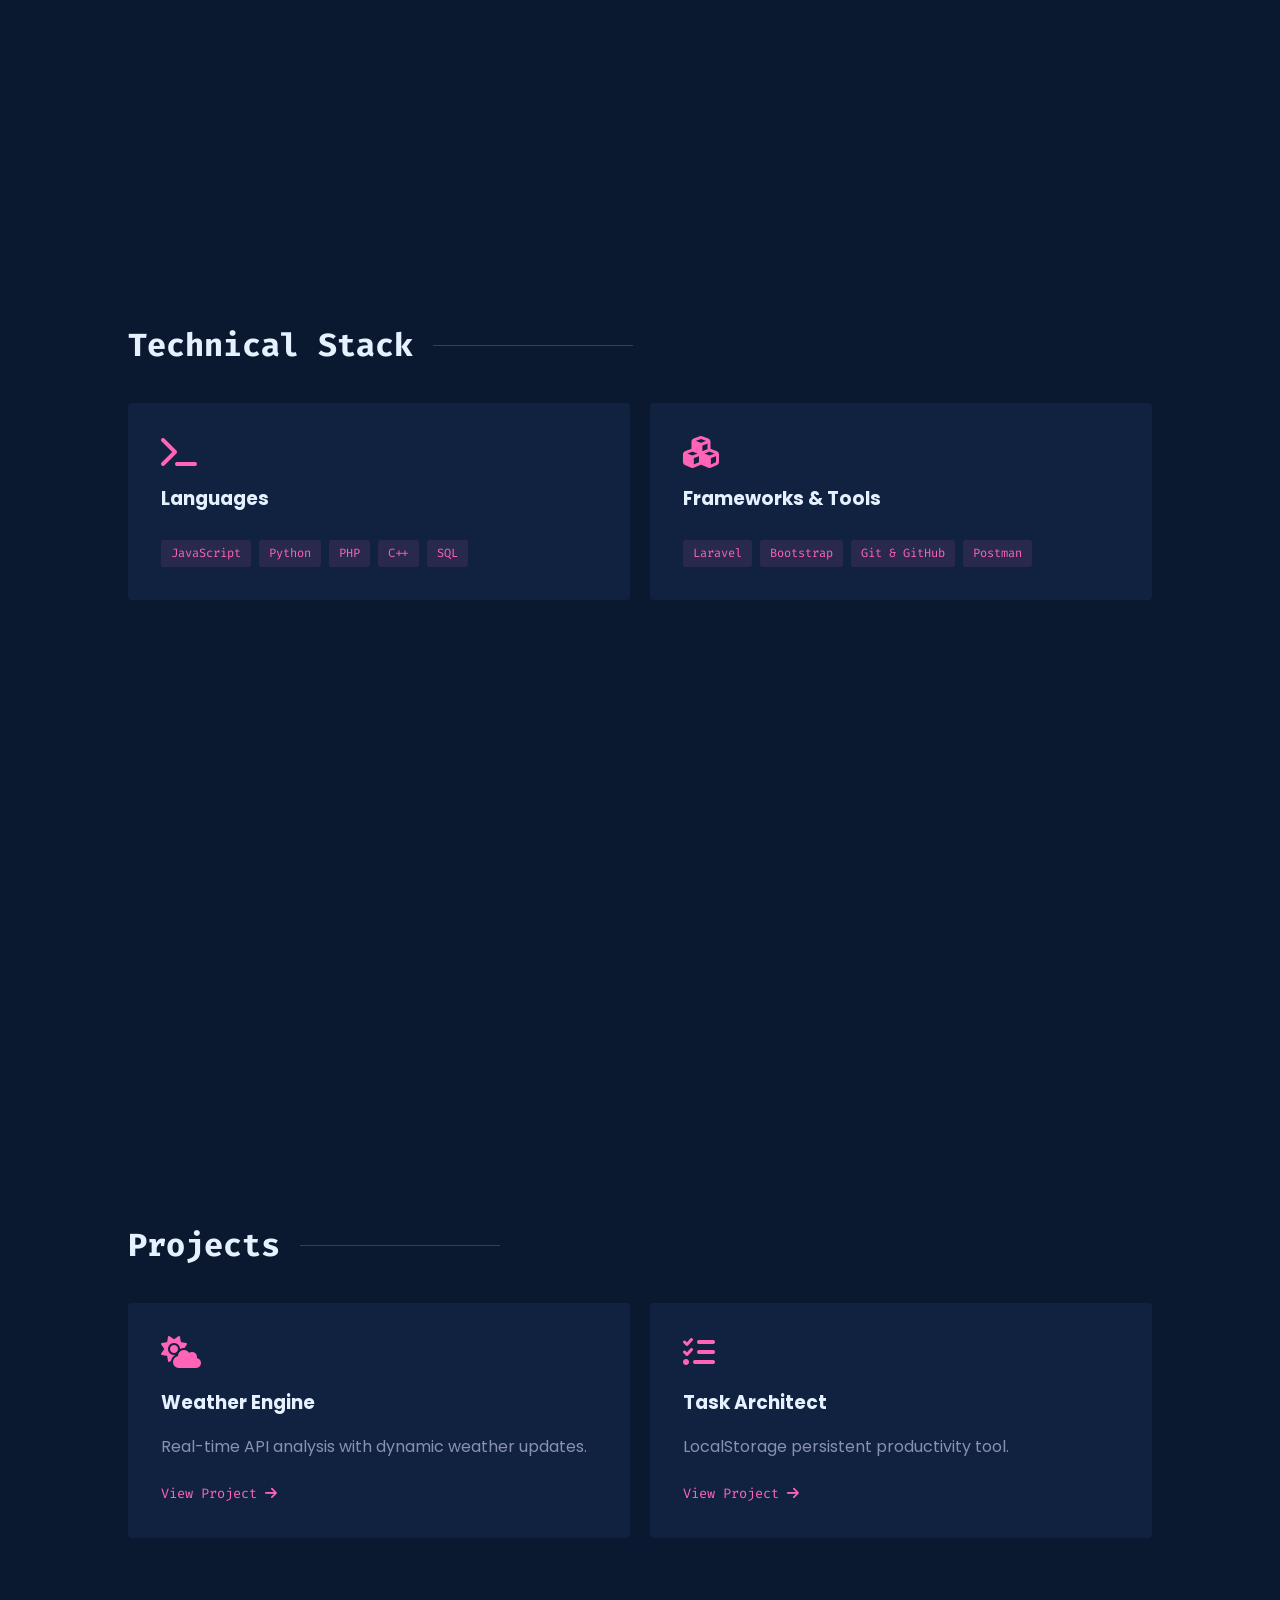
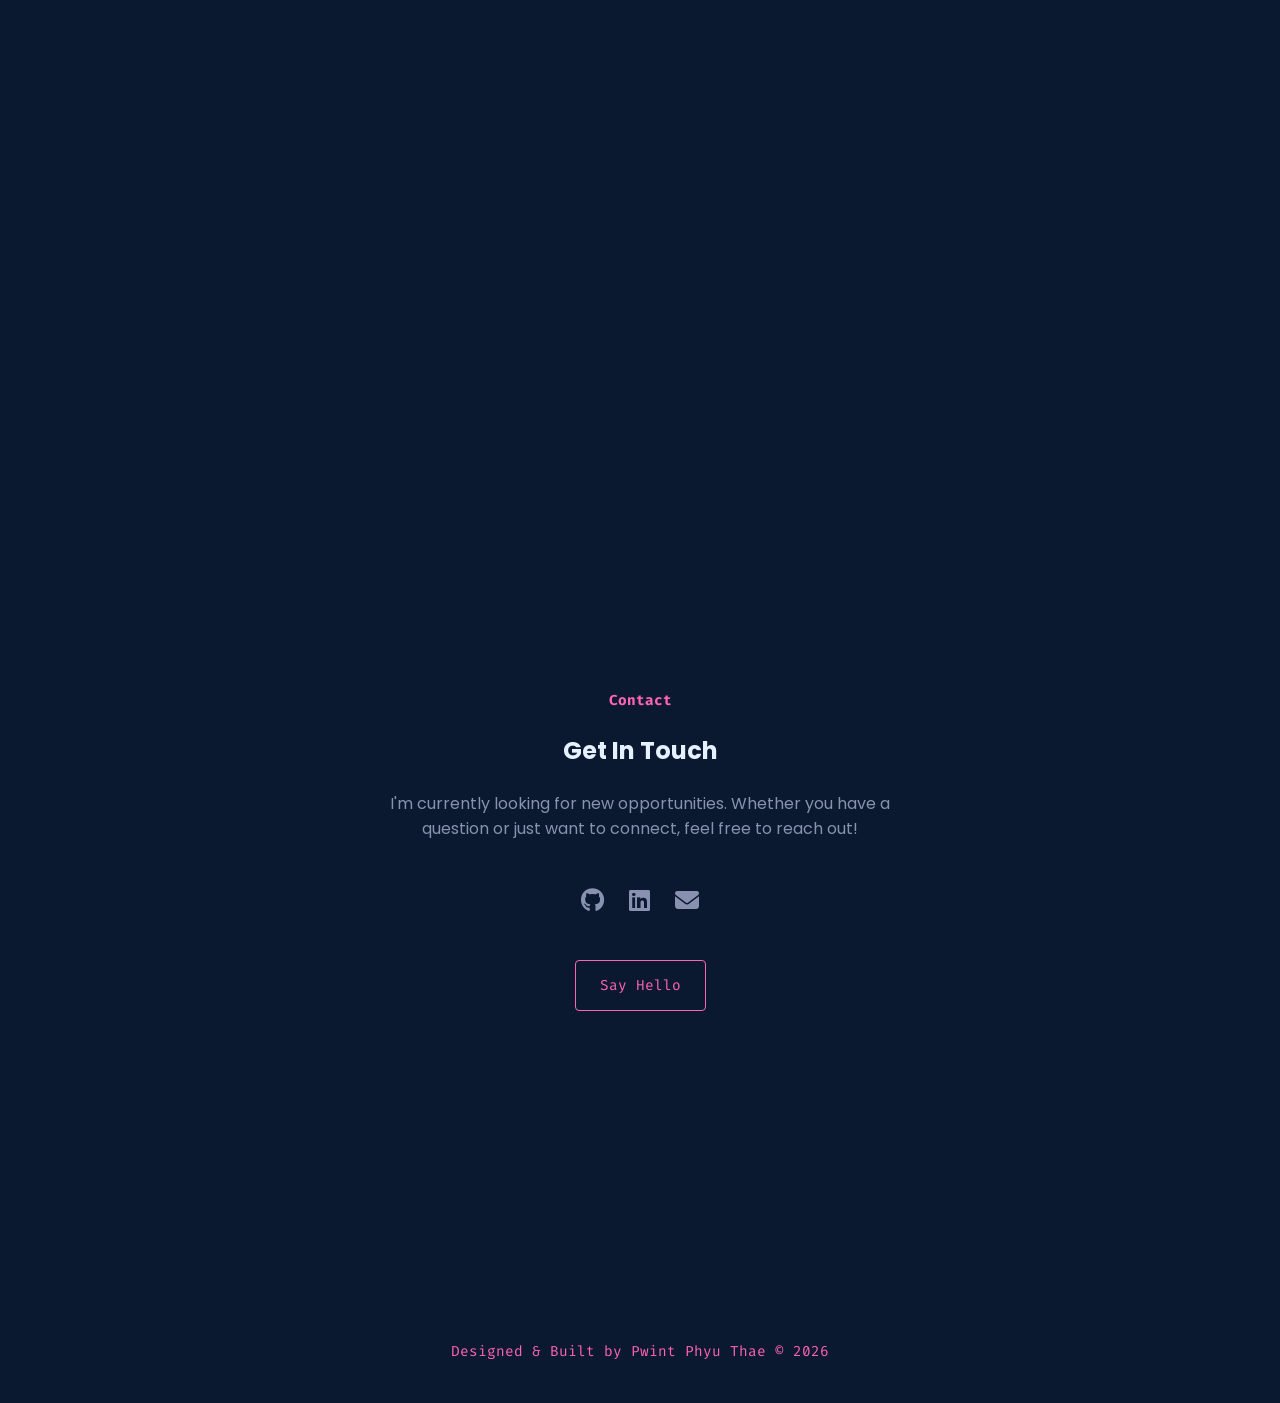
==== commit a7325fd4: "Update index.html" ====
--- a/index.html
+++ b/index.html
@@ -10,12 +10,12 @@
 
     <style>
         :root {
-            --primary: #64ffda;
+            --primary: #ff64b6; 
             --bg-dark: #0a192f;
             --bg-light: #112240;
             --slate: #8892b0;
             --white: #e6f1ff;
-            --glass: rgba(100, 255, 218, 0.1);
+            --glass: rgba(255, 100, 182, 0.1);
         }
 
         * {
@@ -40,7 +40,7 @@
             background: rgba(10, 25, 47, 0.85);
             backdrop-filter: blur(10px);
             z-index: 1000;
-            border-bottom: 1px solid rgba(255,255,255,0.05);
+            border-bottom: 1px solid rgba(255, 100, 182, 0.1);
         }
 
         .logo { font-weight: 700; color: var(--primary); text-decoration: none; font-size: 1.5rem; }
@@ -57,7 +57,7 @@
         }
         .section-title::after {
             content: ""; display: block; width: 200px; height: 1px;
-            background: var(--slate); margin-left: 20px; opacity: 0.3;
+            background: var(--primary); margin-left: 20px; opacity: 0.3;
         }
 
         /* Hero */
@@ -73,6 +73,7 @@
         .about-image img {
             width: 100%; height: 100%; object-fit: cover; border-radius: 10px;
             border: 2px solid var(--primary); position: relative; z-index: 2;
+            filter: grayscale(20%);
         }
         .about-image::before {
             content: ""; position: absolute; top: 15px; left: 15px; width: 100%; height: 100%;
@@ -85,13 +86,13 @@
             background: var(--bg-light); padding: 2rem; border-radius: 4px;
             transition: 0.3s; border: 1px solid transparent; display: flex; flex-direction: column;
         }
-        .card:hover { transform: translateY(-8px); border-color: var(--primary); }
+        .card:hover { transform: translateY(-8px); border-color: var(--primary); box-shadow: 0 10px 30px -15px rgba(255, 100, 182, 0.3); }
         .card h3 { color: var(--white); margin: 1rem 0; }
 
         /* Tags */
         .tags { display: flex; flex-wrap: wrap; gap: 8px; margin-top: 10px; }
         .tag {
-            background: rgba(100, 255, 218, 0.1); color: var(--primary);
+            background: var(--glass); color: var(--primary);
             padding: 4px 10px; border-radius: 3px; font-size: 0.75rem; font-family: 'Fira Code', monospace;
         }
 
